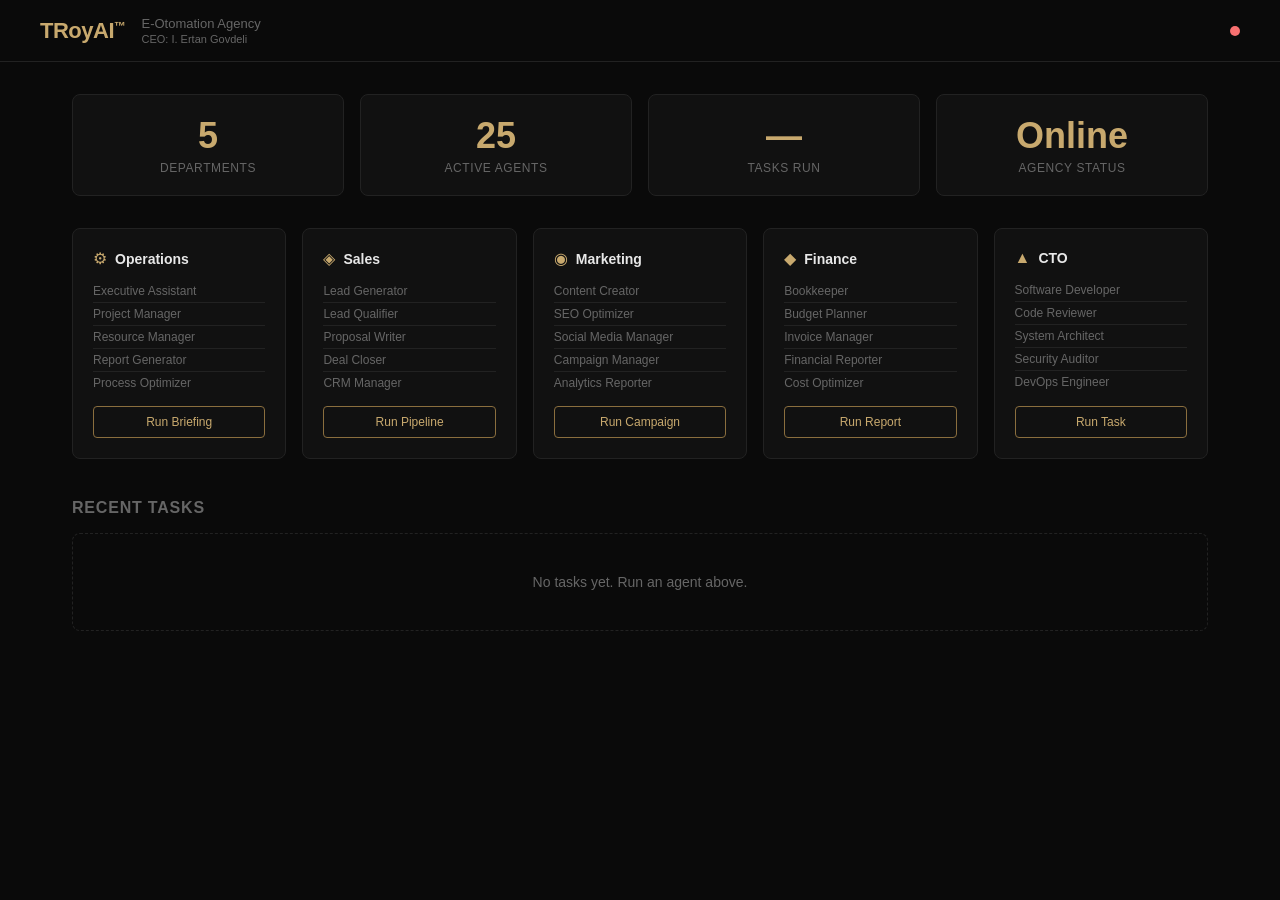
==== dashboard/index.html @ fedec620 "TRoyAI E-Otomation Agency - fresh build 5 departments x 5 agents = 25 agents total Stack: CrewAI + C" ====
<!DOCTYPE html>
<html lang="en">
<head>
  <meta charset="UTF-8" />
  <meta name="viewport" content="width=device-width, initial-scale=1.0" />
  <title>TRoyAI — Agent Command Centre</title>
  <link rel="stylesheet" href="style.css" />
</head>
<body>
  <header>
    <div class="header-inner">
      <div class="logo">TRoyAI<span class="tm">™</span></div>
      <div class="header-meta">
        <span class="agency-name">E-Otomation Agency</span>
        <span class="ceo">CEO: I. Ertan Govdeli</span>
      </div>
      <div id="status-dot" class="status-dot" title="System status"></div>
    </div>
  </header>

  <main>
    <section class="kpi-row">
      <div class="kpi-card">
        <div class="kpi-value">5</div>
        <div class="kpi-label">Departments</div>
      </div>
      <div class="kpi-card">
        <div class="kpi-value">25</div>
        <div class="kpi-label">Active Agents</div>
      </div>
      <div class="kpi-card">
        <div class="kpi-value" id="tasks-count">—</div>
        <div class="kpi-label">Tasks Run</div>
      </div>
      <div class="kpi-card">
        <div class="kpi-value" id="uptime">Online</div>
        <div class="kpi-label">Agency Status</div>
      </div>
    </section>

    <section class="departments-grid">
      <div class="dept-card" data-dept="ops">
        <div class="dept-header">
          <span class="dept-icon">⚙</span>
          <span class="dept-name">Operations</span>
        </div>
        <ul class="agent-list">
          <li>Executive Assistant</li>
          <li>Project Manager</li>
          <li>Resource Manager</li>
          <li>Report Generator</li>
          <li>Process Optimizer</li>
        </ul>
        <button class="run-btn" data-dept="ops" data-task="daily_briefing">Run Briefing</button>
      </div>

      <div class="dept-card" data-dept="sales">
        <div class="dept-header">
          <span class="dept-icon">◈</span>
          <span class="dept-name">Sales</span>
        </div>
        <ul class="agent-list">
          <li>Lead Generator</li>
          <li>Lead Qualifier</li>
          <li>Proposal Writer</li>
          <li>Deal Closer</li>
          <li>CRM Manager</li>
        </ul>
        <button class="run-btn" data-dept="sales" data-task="run_pipeline">Run Pipeline</button>
      </div>

      <div class="dept-card" data-dept="marketing">
        <div class="dept-header">
          <span class="dept-icon">◉</span>
          <span class="dept-name">Marketing</span>
        </div>
        <ul class="agent-list">
          <li>Content Creator</li>
          <li>SEO Optimizer</li>
          <li>Social Media Manager</li>
          <li>Campaign Manager</li>
          <li>Analytics Reporter</li>
        </ul>
        <button class="run-btn" data-dept="marketing" data-task="run_campaign">Run Campaign</button>
      </div>

      <div class="dept-card" data-dept="finance">
        <div class="dept-header">
          <span class="dept-icon">◆</span>
          <span class="dept-name">Finance</span>
        </div>
        <ul class="agent-list">
          <li>Bookkeeper</li>
          <li>Budget Planner</li>
          <li>Invoice Manager</li>
          <li>Financial Reporter</li>
          <li>Cost Optimizer</li>
        </ul>
        <button class="run-btn" data-dept="finance" data-task="generate_report">Run Report</button>
      </div>

      <div class="dept-card" data-dept="cto">
        <div class="dept-header">
          <span class="dept-icon">▲</span>
          <span class="dept-name">CTO</span>
        </div>
        <ul class="agent-list">
          <li>Software Developer</li>
          <li>Code Reviewer</li>
          <li>System Architect</li>
          <li>Security Auditor</li>
          <li>DevOps Engineer</li>
        </ul>
        <button class="run-btn" data-dept="cto" data-task="run_task">Run Task</button>
      </div>
    </section>

    <section class="task-section">
      <h2>Recent Tasks</h2>
      <div id="task-list">
        <p class="empty-state">No tasks yet. Run an agent above.</p>
      </div>
    </section>
  </main>

  <script src="app.js"></script>
</body>
</html>
---- dashboard/style.css ----
:root {
  --bg: #0a0a0a;
  --surface: #111111;
  --border: #222222;
  --accent: #c8a96e;
  --accent-dim: #8a6e3e;
  --text: #e8e8e8;
  --text-muted: #666666;
  --success: #4ade80;
  --error: #f87171;
  --font: "Inter", "Helvetica Neue", sans-serif;
}

* { box-sizing: border-box; margin: 0; padding: 0; }

body {
  background: var(--bg);
  color: var(--text);
  font-family: var(--font);
  min-height: 100vh;
}

header {
  border-bottom: 1px solid var(--border);
  padding: 16px 32px;
  position: sticky;
  top: 0;
  background: var(--bg);
  z-index: 100;
}

.header-inner {
  display: flex;
  align-items: center;
  gap: 16px;
  max-width: 1200px;
  margin: 0 auto;
}

.logo {
  font-size: 22px;
  font-weight: 700;
  letter-spacing: -0.5px;
  color: var(--accent);
}

.tm { font-size: 12px; vertical-align: super; }

.header-meta {
  display: flex;
  flex-direction: column;
  gap: 2px;
  flex: 1;
}

.agency-name { font-size: 13px; color: var(--text-muted); }
.ceo { font-size: 11px; color: var(--text-muted); }

.status-dot {
  width: 10px;
  height: 10px;
  border-radius: 50%;
  background: var(--text-muted);
  transition: background 0.3s;
}

.status-dot.online { background: var(--success); box-shadow: 0 0 8px var(--success); }
.status-dot.offline { background: var(--error); }

main { max-width: 1200px; margin: 0 auto; padding: 32px; }

.kpi-row {
  display: grid;
  grid-template-columns: repeat(4, 1fr);
  gap: 16px;
  margin-bottom: 32px;
}

.kpi-card {
  background: var(--surface);
  border: 1px solid var(--border);
  border-radius: 8px;
  padding: 20px;
  text-align: center;
}

.kpi-value {
  font-size: 36px;
  font-weight: 700;
  color: var(--accent);
}

.kpi-label {
  font-size: 12px;
  color: var(--text-muted);
  margin-top: 4px;
  text-transform: uppercase;
  letter-spacing: 0.05em;
}

.departments-grid {
  display: grid;
  grid-template-columns: repeat(5, 1fr);
  gap: 16px;
  margin-bottom: 40px;
}

.dept-card {
  background: var(--surface);
  border: 1px solid var(--border);
  border-radius: 8px;
  padding: 20px;
  display: flex;
  flex-direction: column;
  gap: 12px;
  transition: border-color 0.2s;
}

.dept-card:hover { border-color: var(--accent-dim); }

.dept-header {
  display: flex;
  align-items: center;
  gap: 8px;
}

.dept-icon {
  color: var(--accent);
  font-size: 16px;
}

.dept-name {
  font-weight: 600;
  font-size: 14px;
}

.agent-list {
  list-style: none;
  flex: 1;
}

.agent-list li {
  font-size: 12px;
  color: var(--text-muted);
  padding: 4px 0;
  border-bottom: 1px solid var(--border);
}

.agent-list li:last-child { border-bottom: none; }

.run-btn {
  background: transparent;
  border: 1px solid var(--accent-dim);
  color: var(--accent);
  padding: 8px 12px;
  border-radius: 4px;
  font-size: 12px;
  cursor: pointer;
  transition: background 0.2s;
  width: 100%;
}

.run-btn:hover { background: rgba(200, 169, 110, 0.1); }

.task-section h2 {
  font-size: 16px;
  font-weight: 600;
  margin-bottom: 16px;
  color: var(--text-muted);
  text-transform: uppercase;
  letter-spacing: 0.05em;
}

.empty-state {
  color: var(--text-muted);
  font-size: 14px;
  text-align: center;
  padding: 40px;
  border: 1px dashed var(--border);
  border-radius: 8px;
}

.task-item {
  background: var(--surface);
  border: 1px solid var(--border);
  border-radius: 6px;
  padding: 14px 16px;
  margin-bottom: 8px;
  display: flex;
  align-items: center;
  gap: 12px;
}

.task-dept {
  font-size: 11px;
  color: var(--accent);
  text-transform: uppercase;
  letter-spacing: 0.05em;
  min-width: 80px;
}

.task-name { font-size: 13px; flex: 1; }

.task-status {
  font-size: 11px;
  padding: 2px 8px;
  border-radius: 999px;
  border: 1px solid;
}

.task-status.queued { color: var(--text-muted); border-color: var(--border); }
.task-status.running { color: var(--accent); border-color: var(--accent-dim); }
.task-status.done { color: var(--success); border-color: var(--success); }
.task-status.error { color: var(--error); border-color: var(--error); }

.task-time { font-size: 11px; color: var(--text-muted); }

@media (max-width: 900px) {
  .departments-grid { grid-template-columns: repeat(2, 1fr); }
  .kpi-row { grid-template-columns: repeat(2, 1fr); }
}

@media (max-width: 500px) {
  .departments-grid { grid-template-columns: 1fr; }
  .kpi-row { grid-template-columns: repeat(2, 1fr); }
  main { padding: 16px; }
}
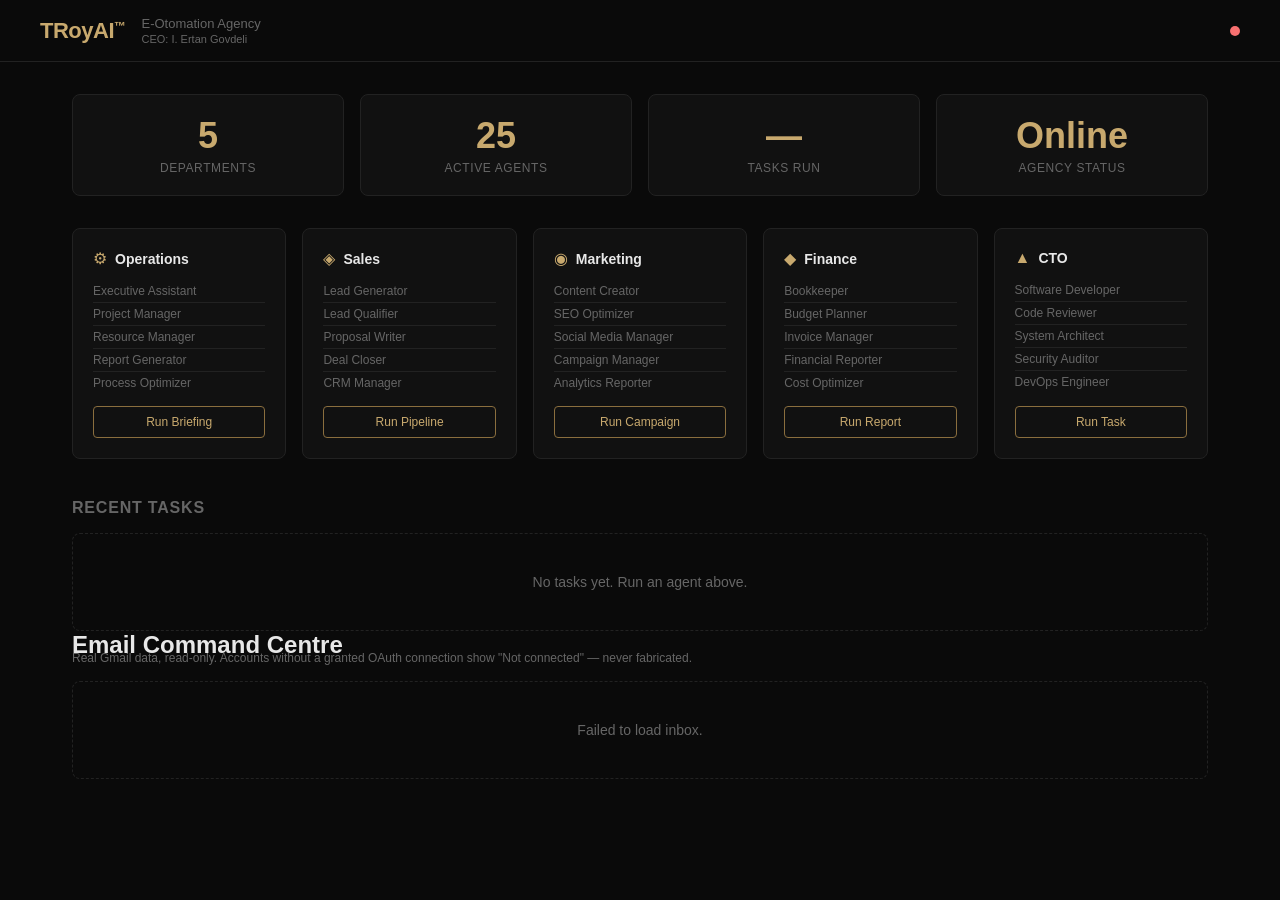
==== commit 44e316ce: "Rebuild dashboard.troyaiagent.com Email Command Centre (was lost) The prior deployment (commit cd7cb" ====
--- a/dashboard/index.html
+++ b/dashboard/index.html
@@ -121,6 +121,14 @@
         <p class="empty-state">No tasks yet. Run an agent above.</p>
       </div>
     </section>
+
+    <section class="email-section">
+      <h2>Email Command Centre</h2>
+      <p class="email-subtitle">Real Gmail data, read-only. Accounts without a granted OAuth connection show "Not connected" — never fabricated.</p>
+      <div id="email-accounts">
+        <p class="empty-state">Loading accounts…</p>
+      </div>
+    </section>
   </main>
 
   <script src="app.js"></script>
--- a/dashboard/style.css
+++ b/dashboard/style.css
@@ -225,3 +225,58 @@
   .kpi-row { grid-template-columns: repeat(2, 1fr); }
   main { padding: 16px; }
 }
+
+.email-subtitle { font-size: 12px; color: var(--text-muted); margin: -8px 0 16px; }
+
+.email-account {
+  border: 1px solid var(--border);
+  border-radius: 8px;
+  padding: 14px;
+  margin-bottom: 12px;
+}
+
+.email-account-header {
+  display: flex;
+  align-items: center;
+  gap: 10px;
+  flex-wrap: wrap;
+}
+
+.email-account-name { font-weight: 600; font-size: 13px; }
+.email-account-address { font-size: 12px; color: var(--text-muted); }
+
+.email-status {
+  margin-left: auto;
+  font-size: 11px;
+  padding: 2px 8px;
+  border-radius: 999px;
+  border: 1px solid;
+}
+.email-status.connected { color: var(--success); border-color: var(--success); }
+.email-status.not-connected { color: var(--text-muted); border-color: var(--border); }
+.email-status.error { color: var(--error); border-color: var(--error); }
+
+.email-columns {
+  display: grid;
+  grid-template-columns: 1fr 1fr;
+  gap: 12px;
+  margin-top: 10px;
+}
+
+.email-column h4 { font-size: 12px; margin: 0 0 6px; color: var(--text-muted); }
+
+.email-item {
+  display: flex;
+  flex-direction: column;
+  gap: 2px;
+  padding: 6px 0;
+  border-bottom: 1px solid var(--border);
+  font-size: 12px;
+}
+.email-from { font-weight: 600; }
+.email-subject { color: var(--text); }
+.email-snippet { color: var(--text-muted); font-size: 11px; }
+
+@media (max-width: 600px) {
+  .email-columns { grid-template-columns: 1fr; }
+}
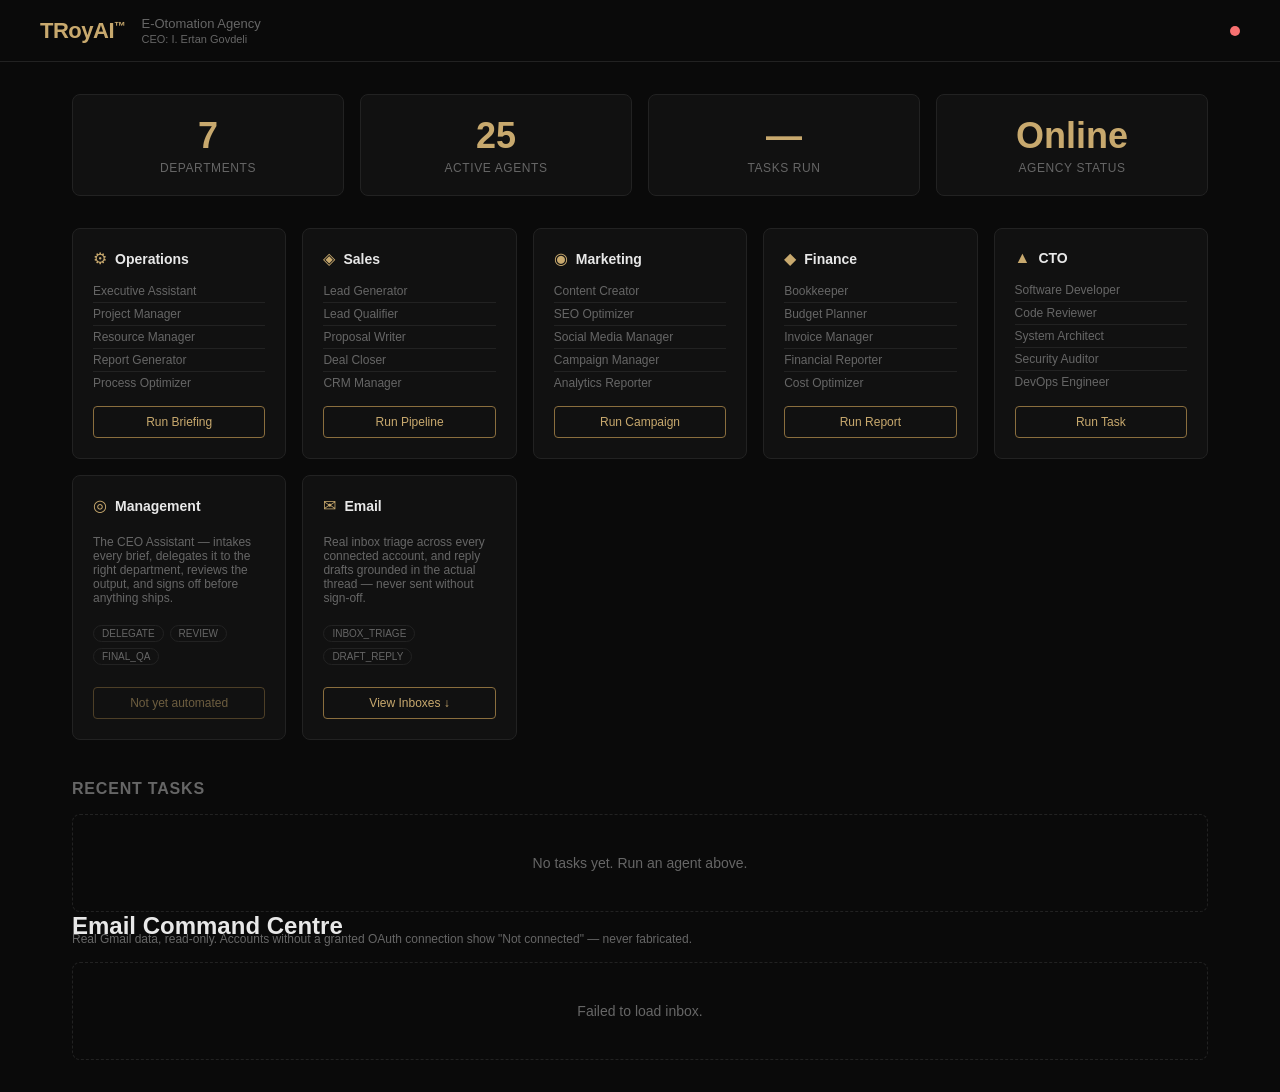
==== commit 9302a8ff: "Add real 7th/6th department cards, fix Gmail subrequest limit - Added Management and Email departmen" ====
--- a/dashboard/index.html
+++ b/dashboard/index.html
@@ -21,7 +21,7 @@
   <main>
     <section class="kpi-row">
       <div class="kpi-card">
-        <div class="kpi-value">5</div>
+        <div class="kpi-value">7</div>
         <div class="kpi-label">Departments</div>
       </div>
       <div class="kpi-card">
@@ -113,6 +113,33 @@
         </ul>
         <button class="run-btn" data-dept="cto" data-task="run_task">Run Task</button>
       </div>
+
+      <div class="dept-card" data-dept="management">
+        <div class="dept-header">
+          <span class="dept-icon">◎</span>
+          <span class="dept-name">Management</span>
+        </div>
+        <p class="dept-desc">The CEO Assistant — intakes every brief, delegates it to the right department, reviews the output, and signs off before anything ships.</p>
+        <div class="skill-tags">
+          <span class="skill-tag">DELEGATE</span>
+          <span class="skill-tag">REVIEW</span>
+          <span class="skill-tag">FINAL_QA</span>
+        </div>
+        <button class="run-btn info-btn" disabled title="No agent backend built yet for this department">Not yet automated</button>
+      </div>
+
+      <div class="dept-card" data-dept="email">
+        <div class="dept-header">
+          <span class="dept-icon">✉</span>
+          <span class="dept-name">Email</span>
+        </div>
+        <p class="dept-desc">Real inbox triage across every connected account, and reply drafts grounded in the actual thread — never sent without sign-off.</p>
+        <div class="skill-tags">
+          <span class="skill-tag">INBOX_TRIAGE</span>
+          <span class="skill-tag">DRAFT_REPLY</span>
+        </div>
+        <button class="run-btn info-btn" onclick="document.getElementById('email-accounts').scrollIntoView({behavior:'smooth'})">View Inboxes ↓</button>
+      </div>
     </section>
 
     <section class="task-section">
--- a/dashboard/style.css
+++ b/dashboard/style.css
@@ -226,6 +226,19 @@
   main { padding: 16px; }
 }
 
+.dept-desc { font-size: 12px; color: var(--text-muted); margin: 8px 0; }
+
+.skill-tags { display: flex; flex-wrap: wrap; gap: 6px; margin-bottom: 10px; }
+.skill-tag {
+  font-size: 10px;
+  padding: 2px 8px;
+  border-radius: 999px;
+  border: 1px solid var(--border);
+  color: var(--text-muted);
+}
+
+.run-btn:disabled { opacity: 0.5; cursor: not-allowed; }
+
 .email-subtitle { font-size: 12px; color: var(--text-muted); margin: -8px 0 16px; }
 
 .email-account {
@@ -255,6 +268,7 @@
 .email-status.connected { color: var(--success); border-color: var(--success); }
 .email-status.not-connected { color: var(--text-muted); border-color: var(--border); }
 .email-status.error { color: var(--error); border-color: var(--error); }
+.email-status.loading { color: var(--accent); border-color: var(--accent-dim); }
 
 .email-columns {
   display: grid;
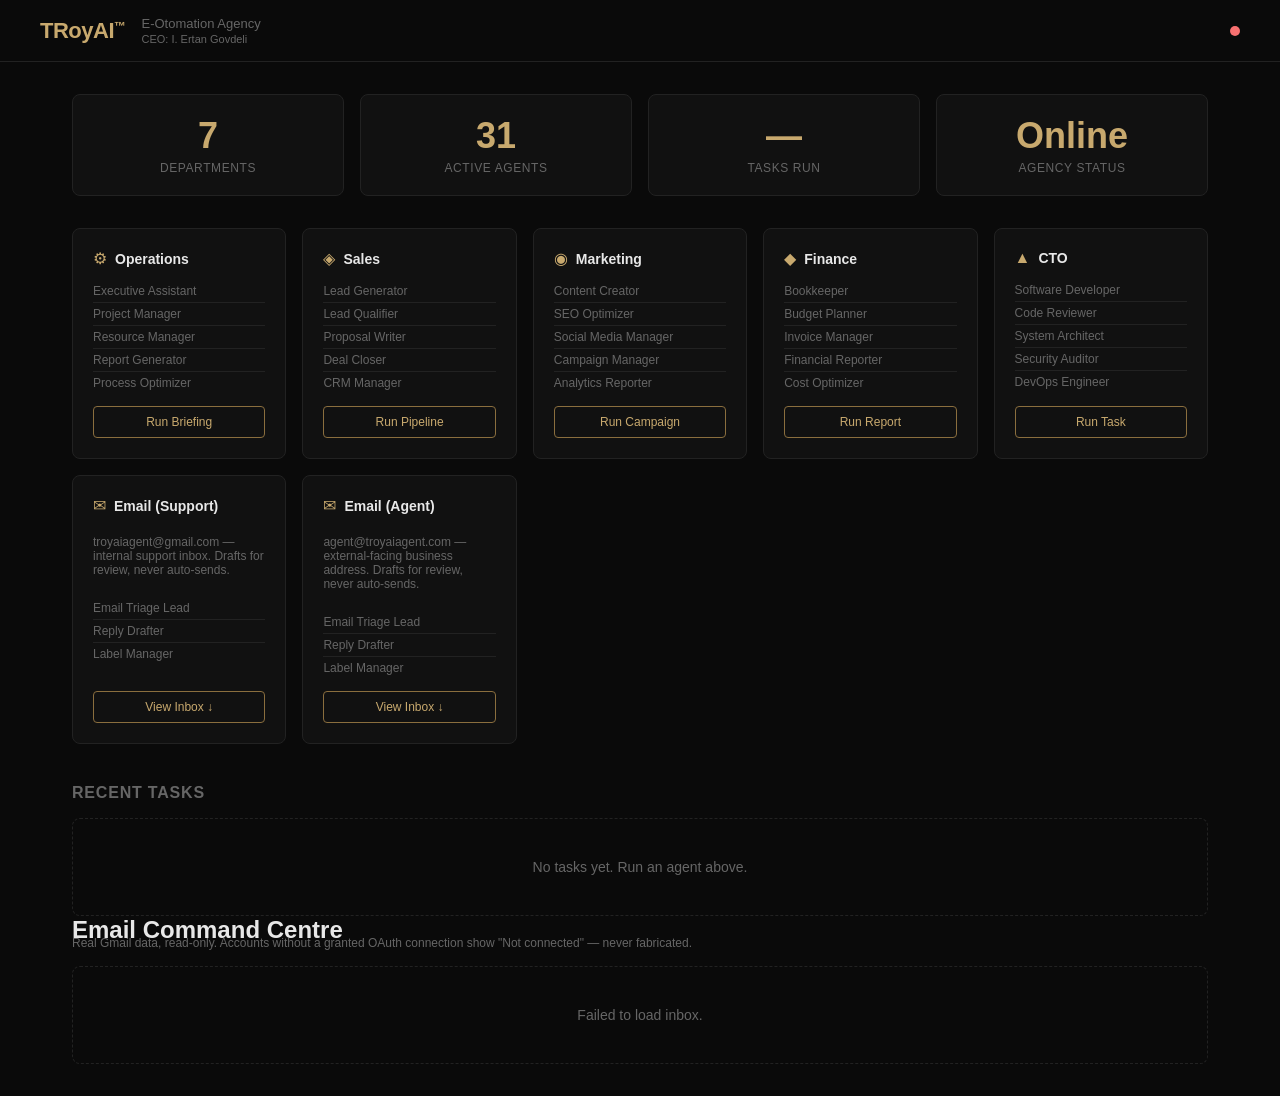
==== commit 74e19c0f: "Correct dashboard department structure to match real design Replaced the invented 'Management' depar" ====
--- a/dashboard/index.html
+++ b/dashboard/index.html
@@ -25,7 +25,7 @@
         <div class="kpi-label">Departments</div>
       </div>
       <div class="kpi-card">
-        <div class="kpi-value">25</div>
+        <div class="kpi-value">31</div>
         <div class="kpi-label">Active Agents</div>
       </div>
       <div class="kpi-card">
@@ -114,31 +114,32 @@
         <button class="run-btn" data-dept="cto" data-task="run_task">Run Task</button>
       </div>
 
-      <div class="dept-card" data-dept="management">
+      <div class="dept-card" data-dept="email-support">
         <div class="dept-header">
-          <span class="dept-icon">◎</span>
-          <span class="dept-name">Management</span>
+          <span class="dept-icon">✉</span>
+          <span class="dept-name">Email (Support)</span>
         </div>
-        <p class="dept-desc">The CEO Assistant — intakes every brief, delegates it to the right department, reviews the output, and signs off before anything ships.</p>
-        <div class="skill-tags">
-          <span class="skill-tag">DELEGATE</span>
-          <span class="skill-tag">REVIEW</span>
-          <span class="skill-tag">FINAL_QA</span>
-        </div>
-        <button class="run-btn info-btn" disabled title="No agent backend built yet for this department">Not yet automated</button>
+        <p class="dept-desc">troyaiagent@gmail.com — internal support inbox. Drafts for review, never auto-sends.</p>
+        <ul class="agent-list">
+          <li>Email Triage Lead</li>
+          <li>Reply Drafter</li>
+          <li>Label Manager</li>
+        </ul>
+        <button class="run-btn info-btn" onclick="document.getElementById('email-accounts').scrollIntoView({behavior:'smooth'})">View Inbox ↓</button>
       </div>
 
-      <div class="dept-card" data-dept="email">
+      <div class="dept-card" data-dept="email-agent">
         <div class="dept-header">
           <span class="dept-icon">✉</span>
-          <span class="dept-name">Email</span>
+          <span class="dept-name">Email (Agent)</span>
         </div>
-        <p class="dept-desc">Real inbox triage across every connected account, and reply drafts grounded in the actual thread — never sent without sign-off.</p>
-        <div class="skill-tags">
-          <span class="skill-tag">INBOX_TRIAGE</span>
-          <span class="skill-tag">DRAFT_REPLY</span>
-        </div>
-        <button class="run-btn info-btn" onclick="document.getElementById('email-accounts').scrollIntoView({behavior:'smooth'})">View Inboxes ↓</button>
+        <p class="dept-desc">agent@troyaiagent.com — external-facing business address. Drafts for review, never auto-sends.</p>
+        <ul class="agent-list">
+          <li>Email Triage Lead</li>
+          <li>Reply Drafter</li>
+          <li>Label Manager</li>
+        </ul>
+        <button class="run-btn info-btn" onclick="document.getElementById('email-accounts').scrollIntoView({behavior:'smooth'})">View Inbox ↓</button>
       </div>
     </section>
 
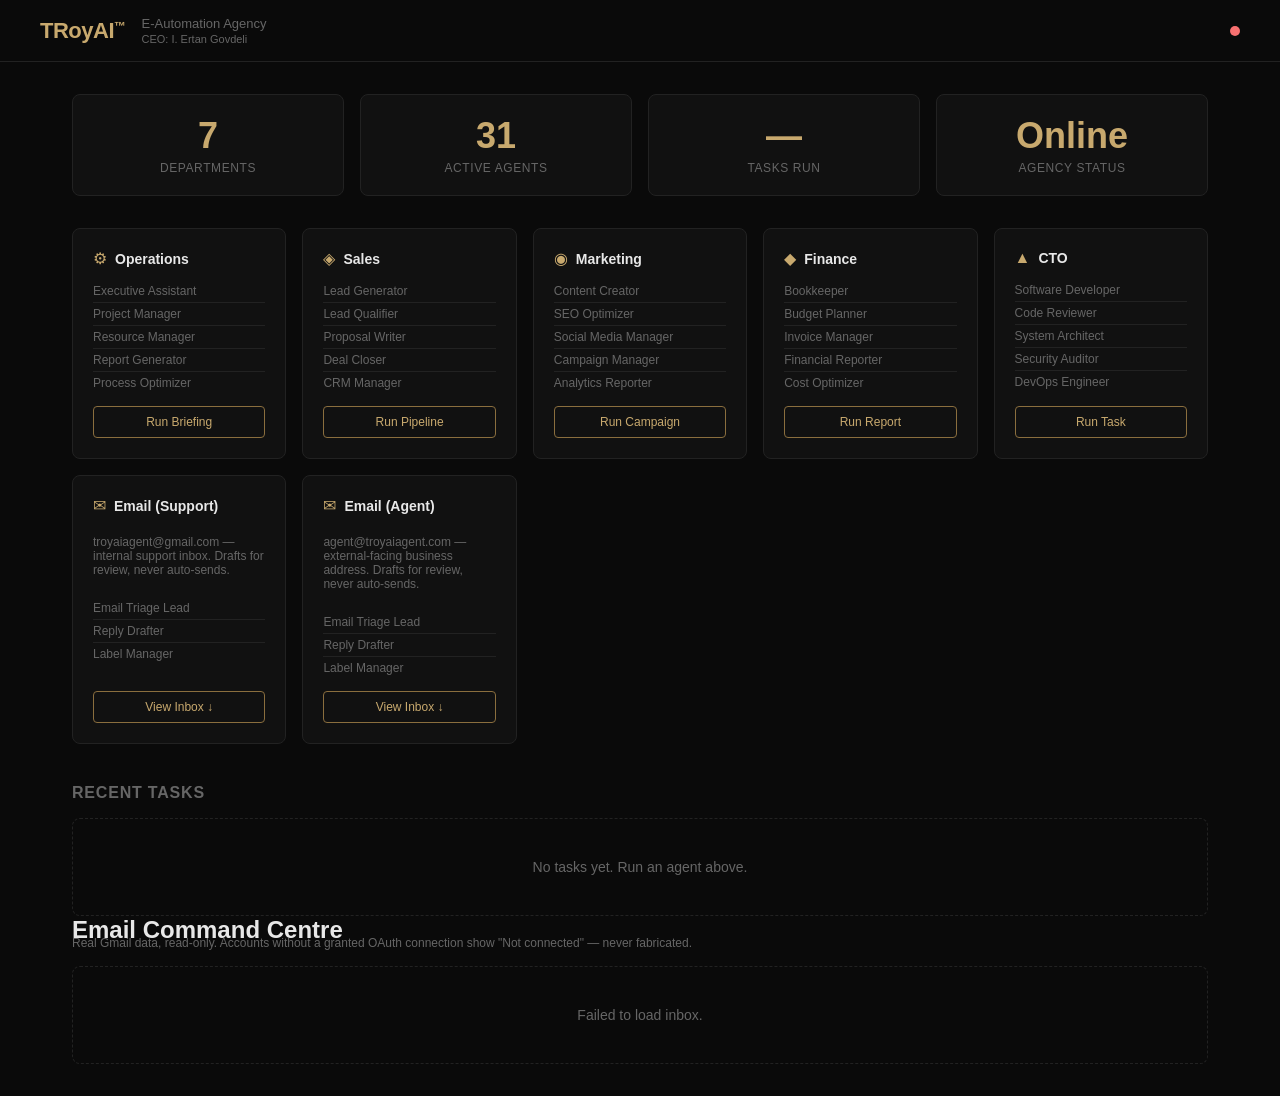
==== commit cda38583: "Correct spelling: E-Otomation -> E-Automation Fixes the customer-facing site title, footer, and dash" ====
--- a/dashboard/index.html
+++ b/dashboard/index.html
@@ -11,7 +11,7 @@
     <div class="header-inner">
       <div class="logo">TRoyAI<span class="tm">™</span></div>
       <div class="header-meta">
-        <span class="agency-name">E-Otomation Agency</span>
+        <span class="agency-name">E-Automation Agency</span>
         <span class="ceo">CEO: I. Ertan Govdeli</span>
       </div>
       <div id="status-dot" class="status-dot" title="System status"></div>
